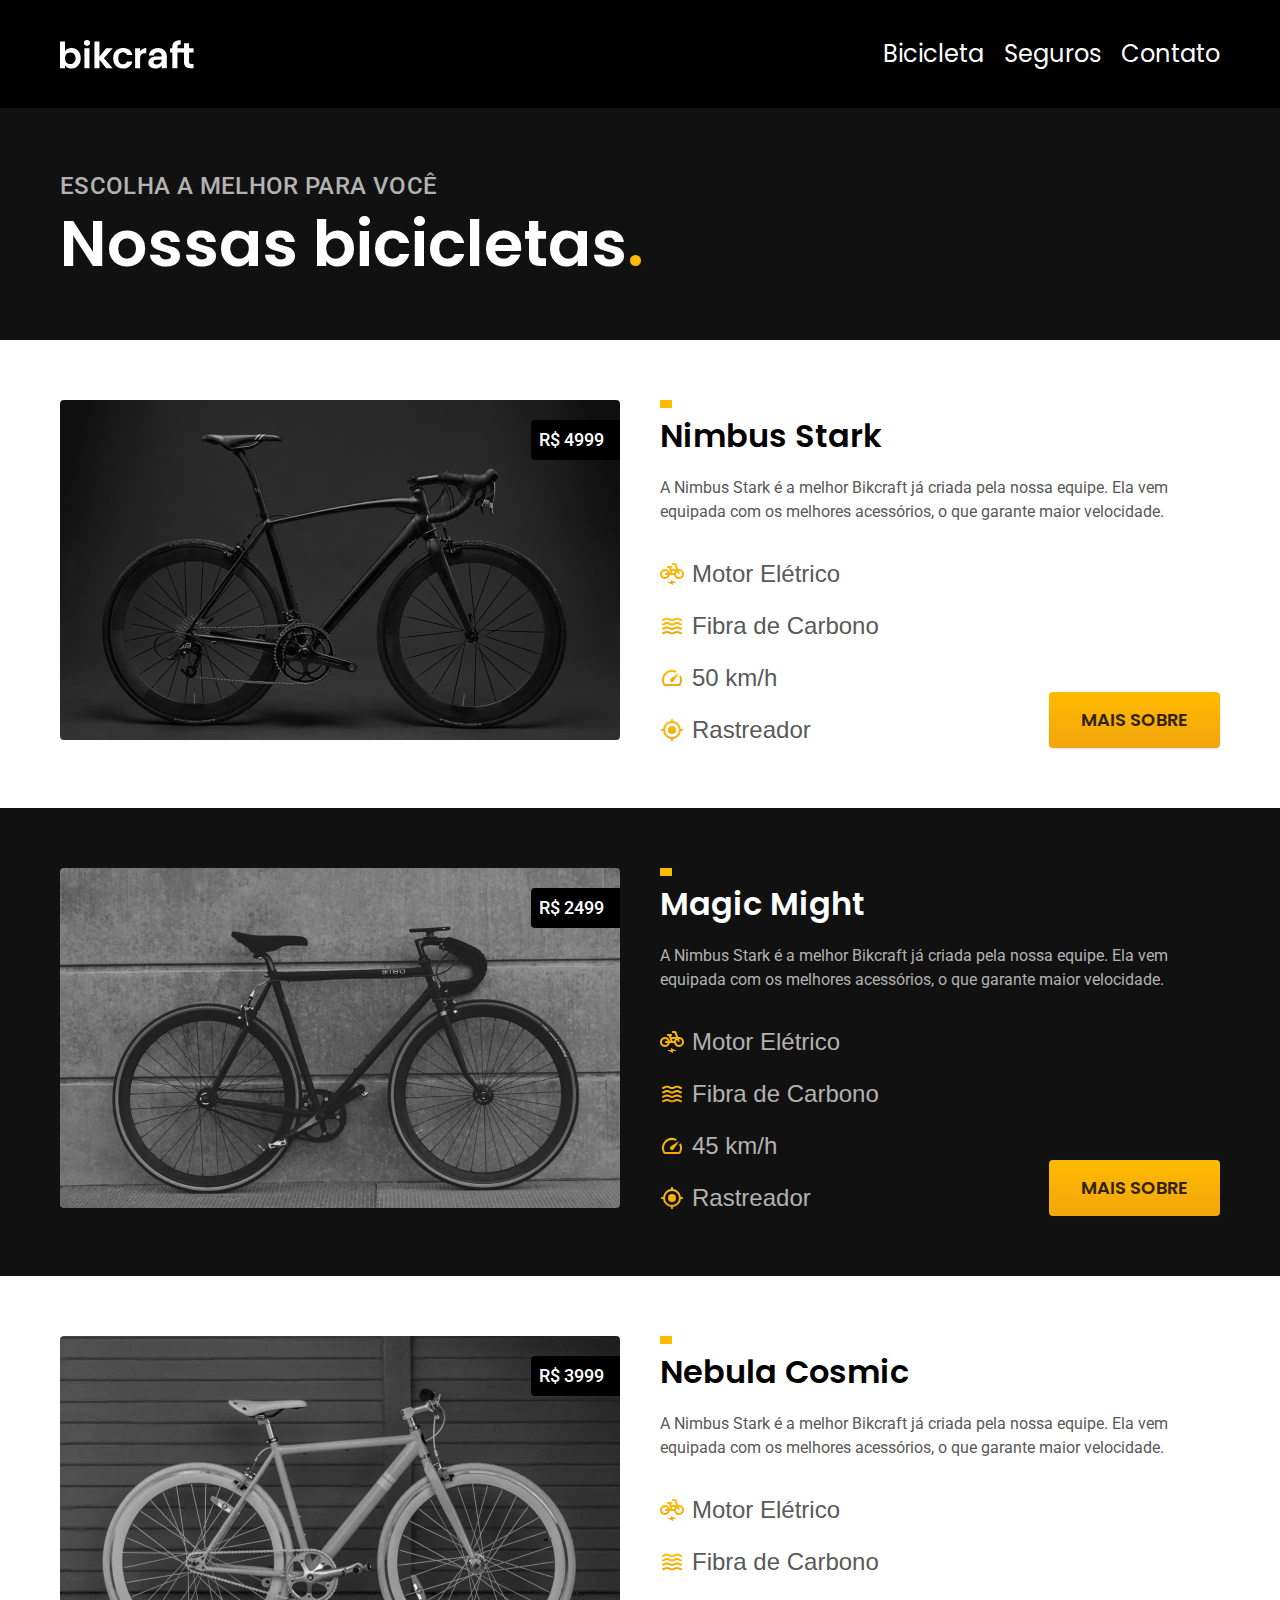
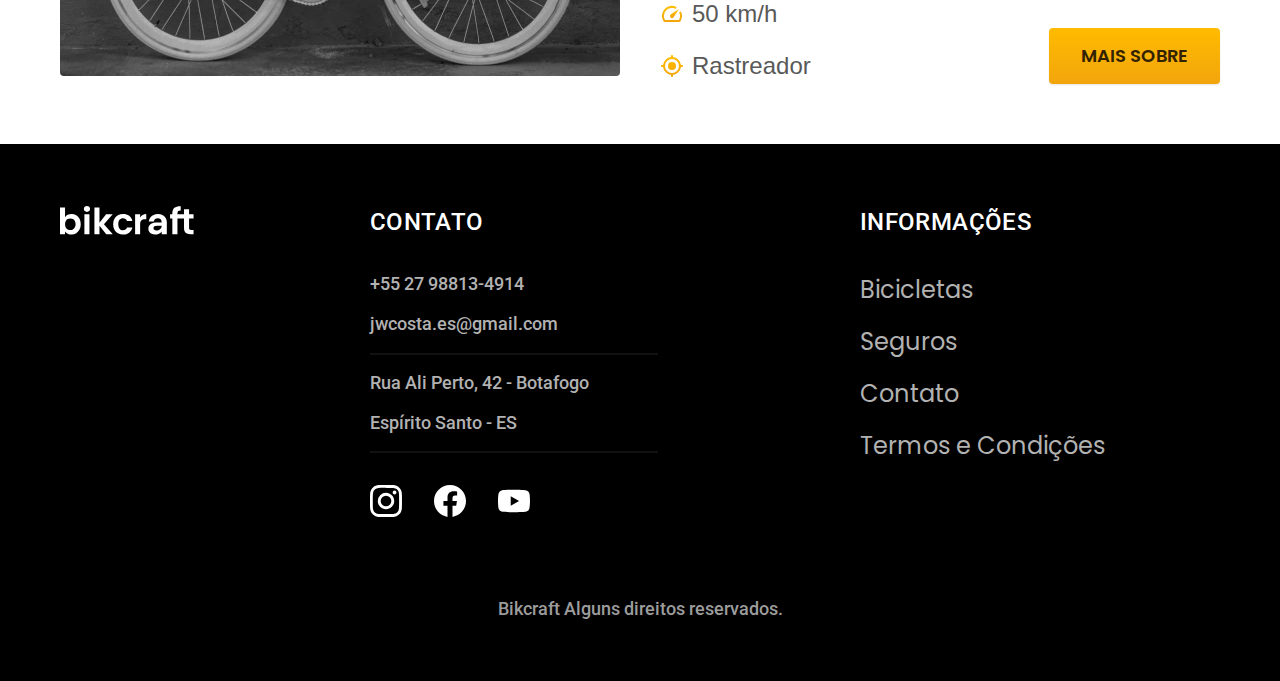
==== bicycle.html @ 9058ef37 "Created main bicycles page" ====
<!DOCTYPE html>
<html lang="pt-br">
  <head>
    <meta charset="UTF-8" />
    <meta name="viewport" content="width=device-width, initial-scale=1.0" />
    <title>Bicicletas | BikeShop</title>
    <meta name="description" content="Termos e condições." />
    <link rel="stylesheet" href="./css/style.css" />
    <link rel="preconnect" href="https://fonts.googleapis.com" />
    <link rel="preconnect" href="https://fonts.gstatic.com" crossorigin />
    <link
      href="https://fonts.googleapis.com/css2?family=Merriweather:ital,wght@1,900&family=Poppins:wght@400;600&family=Roboto:wght@400;500&display=swap"
      rel="stylesheet"
    />
  </head>
  <body id="bicycle">
    <header class="header-bg">
      <div class="header container">
        <a href="./">
          <img src="./img/bikcraft.svg" alt="Logo Marca" />
        </a>

        <nav aria-label="primaria">
          <ul class="header-menu">
            <li>
              <a class="font-1-m color-0" href="./bicycle.html">Bicicleta</a>
            </li>
            <li>
              <a class="font-1-m color-0" href="./insurance.html">Seguros</a>
            </li>
            <li>
              <a class="font-1-m color-0" href="./contact.html">Contato</a>
            </li>
          </ul>
        </nav>
      </div>
    </header>

    <main>
      <div class="title-bg">
        <div class="title container">
          <p class="font-2-l-b color-5">Escolha a melhor para você</p>
          <h1 class="font-1-xxl color-0">
            Nossas bicicletas<span class="color-p1">.</span>
          </h1>
        </div>
      </div>

      <div class="bicycles container">
        <div class="bicycles-image">
          <img src="./img/bicicletas/nimbus.jpg" alt="Bicicleta preta" />
          <span class="font-2-m color-0">R$ 4999</span>
        </div>
        <div class="bicycles-content">
          <h2 class="font-1-xl">Nimbus Stark</h2>
          <p class="font-2-s color-8">
            A Nimbus Stark é a melhor Bikcraft já criada pela nossa equipe. Ela
            vem equipada com os melhores acessórios, o que garante maior
            velocidade.
          </p>
          <ul class="font-1-m color-8">
            <li>
              <img src="./img/icones/eletrica.svg" alt="" />Motor Elétrico
            </li>
            <li>
              <img src="./img/icones/carbono.svg" alt="" />Fibra de Carbono
            </li>
            <li><img src="./img/icones/velocidade.svg" alt="" />50 km/h</li>
            <li><img src="./img/icones/rastreador.svg" alt="" />Rastreador</li>
          </ul>
          <a class="button arrow" href="./bicycles/nimbus.html">Mais sobre</a>
        </div>
      </div>

      <div class="bicycles-bg">
        <div class="bicycles container">
          <div class="bicycles-image">
            <img src="./img/bicicletas/magic.jpg" alt="Bicicleta preta" />
            <span class="font-2-m color-0">R$ 2499</span>
          </div>
          <div class="bicycles-content">
            <h2 class="font-1-xl color-0">Magic Might</h2>
            <p class="font-2-s color-5">
              A Nimbus Stark é a melhor Bikcraft já criada pela nossa equipe.
              Ela vem equipada com os melhores acessórios, o que garante maior
              velocidade.
            </p>
            <ul class="font-1-m color-5">
              <li>
                <img src="./img/icones/eletrica.svg" alt="" />Motor Elétrico
              </li>
              <li>
                <img src="./img/icones/carbono.svg" alt="" />Fibra de Carbono
              </li>
              <li><img src="./img/icones/velocidade.svg" alt="" />45 km/h</li>
              <li>
                <img src="./img/icones/rastreador.svg" alt="" />Rastreador
              </li>
            </ul>
            <a class="button arrow" href="./bicycles/magic.html">Mais sobre</a>
          </div>
        </div>
      </div>

      <div class="bicycles container">
        <div class="bicycles-image">
          <img src="./img/bicicletas/nebula.jpg" alt="Bicicleta preta" />
          <span class="font-2-m color-0">R$ 3999</span>
        </div>
        <div class="bicycles-content">
          <h2 class="font-1-xl">Nebula Cosmic</h2>
          <p class="font-2-s color-8">
            A Nimbus Stark é a melhor Bikcraft já criada pela nossa equipe. Ela
            vem equipada com os melhores acessórios, o que garante maior
            velocidade.
          </p>
          <ul class="font-1-m color-8">
            <li>
              <img src="./img/icones/eletrica.svg" alt="" />Motor Elétrico
            </li>
            <li>
              <img src="./img/icones/carbono.svg" alt="" />Fibra de Carbono
            </li>
            <li><img src="./img/icones/velocidade.svg" alt="" />50 km/h</li>
            <li><img src="./img/icones/rastreador.svg" alt="" />Rastreador</li>
          </ul>
          <a class="button arrow" href="./bicycles/nebula.html">Mais sobre</a>
        </div>
      </div>
    </main>

    <footer class="footer-bg">
      <div class="footer container">
        <img src="./img/bikcraft.svg" alt="Logo" />
        <div class="footer-contact">
          <h3 class="font-2-l-b color-0">Contato</h3>
          <ul>
            <li>
              <a class="font-2-m color-5" href="tel:+5527988134914"
                >+55 27 98813-4914</a
              >
            </li>
            <li>
              <a class="font-2-m color-5" href="mailto:jwcosta.es@gmail.com"
                >jwcosta.es@gmail.com</a
              >
            </li>
            <li class="font-2-m color-5">Rua Ali Perto, 42 - Botafogo</li>
            <li class="font-2-m color-5">Espírito Santo - ES</li>
          </ul>

          <div class="footer-redes">
            <a href="./"
              ><img src="./img/redes/instagram.svg" alt="Instagram"
            /></a>
            <a href="./"
              ><img src="./img/redes/facebook.svg" alt="Facebook"
            /></a>
            <a href="./"><img src="./img/redes/youtube.svg" alt="Yuotube" /></a>
          </div>
        </div>
        <div class="footer-information">
          <h3 class="font-2-l-b color-0">Informações</h3>
          <nav>
            <ul>
              <li>
                <a class="font-1-m color-5" href="./bicycle.html">Bicicletas</a>
              </li>
              <li>
                <a class="font-1-m color-5" href="./insurance.html">Seguros</a>
              </li>
              <li>
                <a class="font-1-m color-5" href="./contact.html">Contato</a>
              </li>
              <li>
                <a class="font-1-m color-5" href="./terms.html"
                  >Termos e Condições</a
                >
              </li>
            </ul>
          </nav>
        </div>
        <p class="footer-copy font-2-m color-6">
          Bikcraft Alguns direitos reservados.
        </p>
      </div>
    </footer>
  </body>
</html>
---- css/style.css ----
@import "./global/global.css";
@import "./utilitary/typography.css";
@import "./utilitary/colors.css";

@import "./global/header.css";
@import "./global/footer.css";

/*Components */
@import "./utilitary/components.css";

/*Home*/
@import "./home/introduction.css";
@import "./home/tecnology.css";
@import  "./home/partners.css";
@import "./home/testimony.css";

/*Bicycles*/
@import "./bicycles/bicycles-list.css";
@import "./bicycles/bicycles.css";

/*insurance */
@import "./insurance/insurance.css";

/*Terms*/
@import "./terms/terms.css";
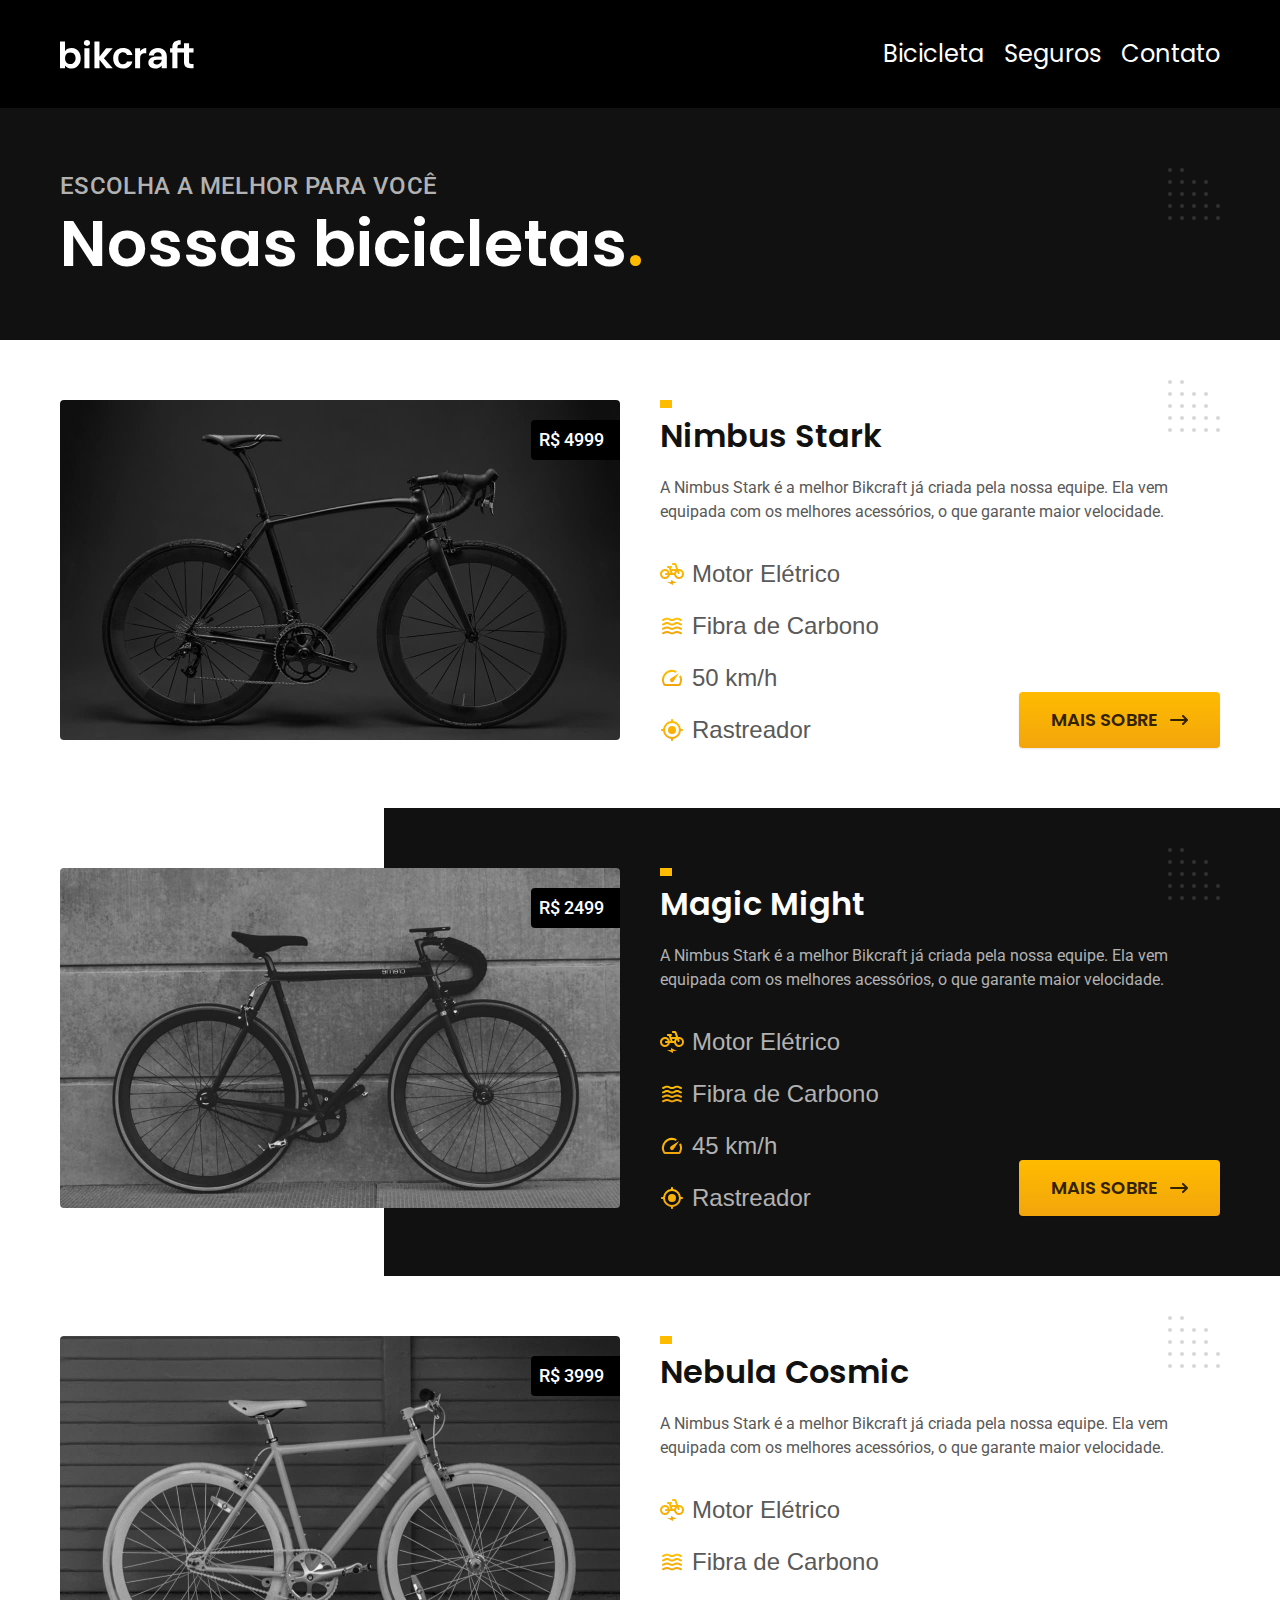
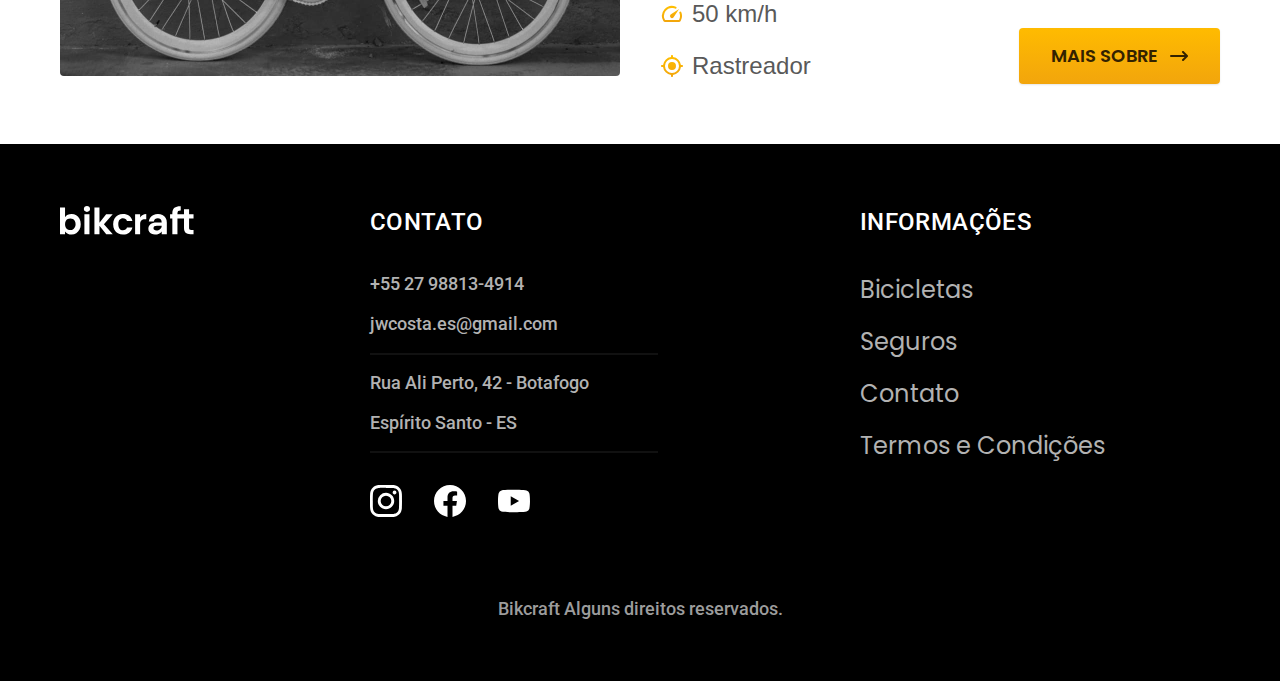
==== commit d2730301: "Final HTML and CSS adjustments." ====
--- a/bicycle.html
+++ b/bicycle.html
@@ -5,7 +5,8 @@
     <meta name="viewport" content="width=device-width, initial-scale=1.0" />
     <title>Bicicletas | BikeShop</title>
     <meta name="description" content="Termos e condições." />
-    <link rel="stylesheet" href="./css/style.css" />
+    <link rel="preload" href="./css/style.css" as="style" />
+    <link rel="stylesheet" href="./css/style.css"/> 
     <link rel="preconnect" href="https://fonts.googleapis.com" />
     <link rel="preconnect" href="https://fonts.gstatic.com" crossorigin />
     <link
--- a/css/style.css
+++ b/css/style.css
@@ -18,8 +18,23 @@
 @import "./bicycles/bicycles-list.css";
 @import "./bicycles/bicycles.css";
 
+
+/*Bicycle*/
+@import "./bicycle/bicycle.css";
+@import "./bicycle/insuranceInternal.css";
+
 /*insurance */
 @import "./insurance/insurance.css";
+@import "./insurance/advantages.css";
+@import "./insurance/questions.css";
+
+/*contact*/
+@import "./contact/contact.css";
+@import "./contact/stores.css";
+@import "./utilitary/forms.css";
+
+/*budgets*/
+@import "./budgets/budgets.css";
 
 /*Terms*/
 @import "./terms/terms.css";--- a/css/style.css
+++ b/css/style.css
@@ -18,8 +18,23 @@
 @import "./bicycles/bicycles-list.css";
 @import "./bicycles/bicycles.css";
 
+
+/*Bicycle*/
+@import "./bicycle/bicycle.css";
+@import "./bicycle/insuranceInternal.css";
+
 /*insurance */
 @import "./insurance/insurance.css";
+@import "./insurance/advantages.css";
+@import "./insurance/questions.css";
+
+/*contact*/
+@import "./contact/contact.css";
+@import "./contact/stores.css";
+@import "./utilitary/forms.css";
+
+/*budgets*/
+@import "./budgets/budgets.css";
 
 /*Terms*/
 @import "./terms/terms.css";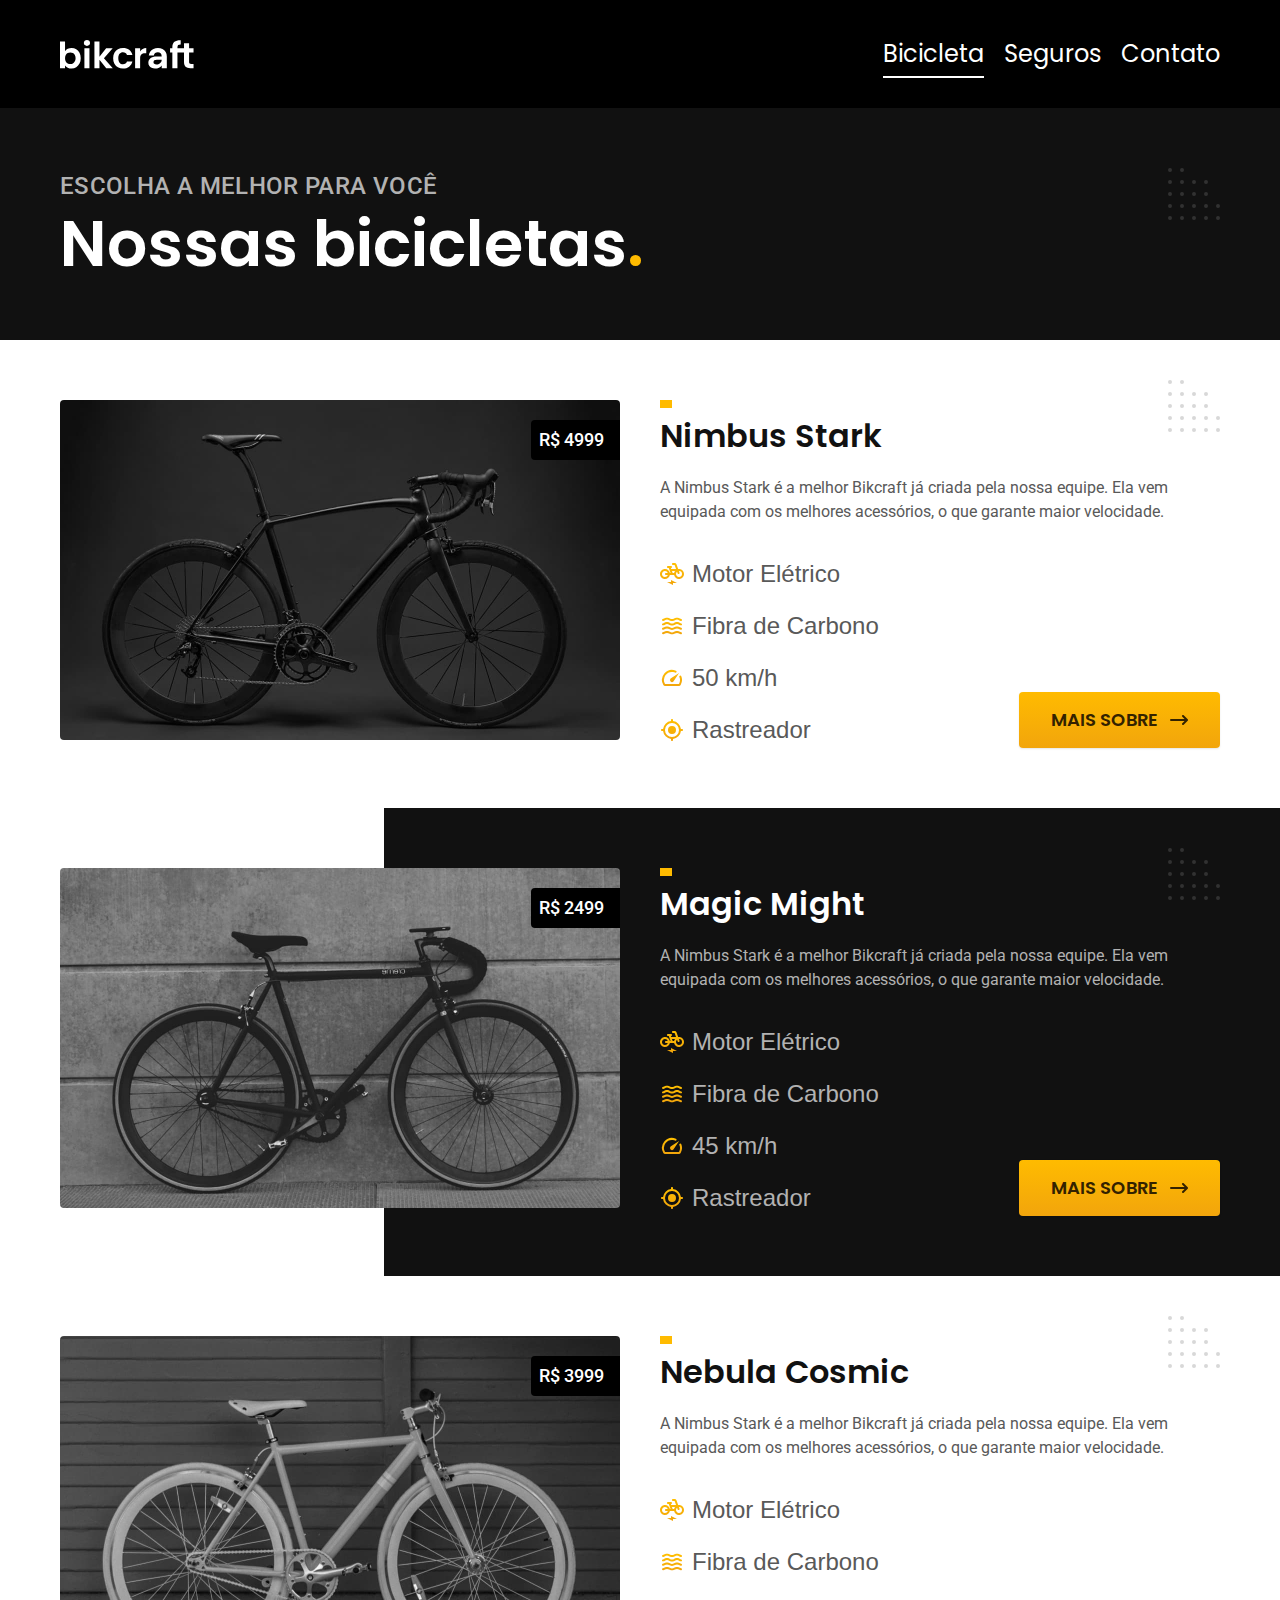
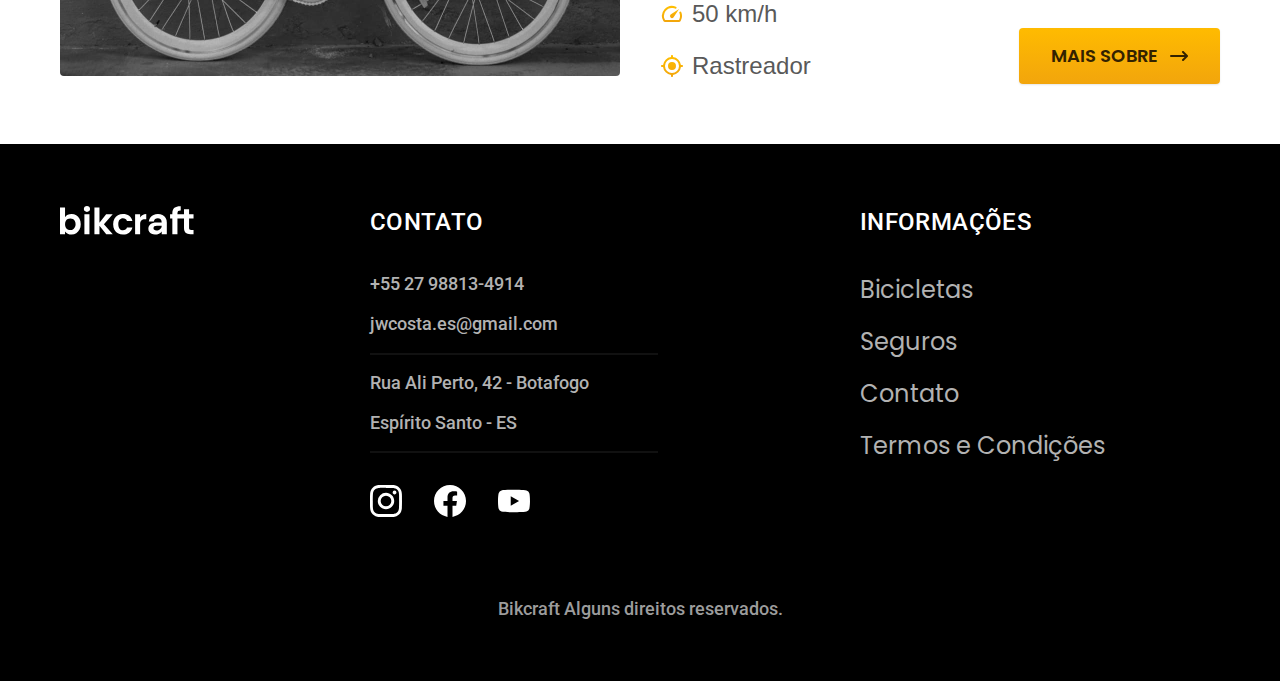
==== commit b90e36d4: "Header - Beginning JavaScript events implementation." ====
--- a/bicycle.html
+++ b/bicycle.html
@@ -186,5 +186,6 @@
         </p>
       </div>
     </footer>
+  <script src="./js/script.js"></script>
   </body>
 </html>
